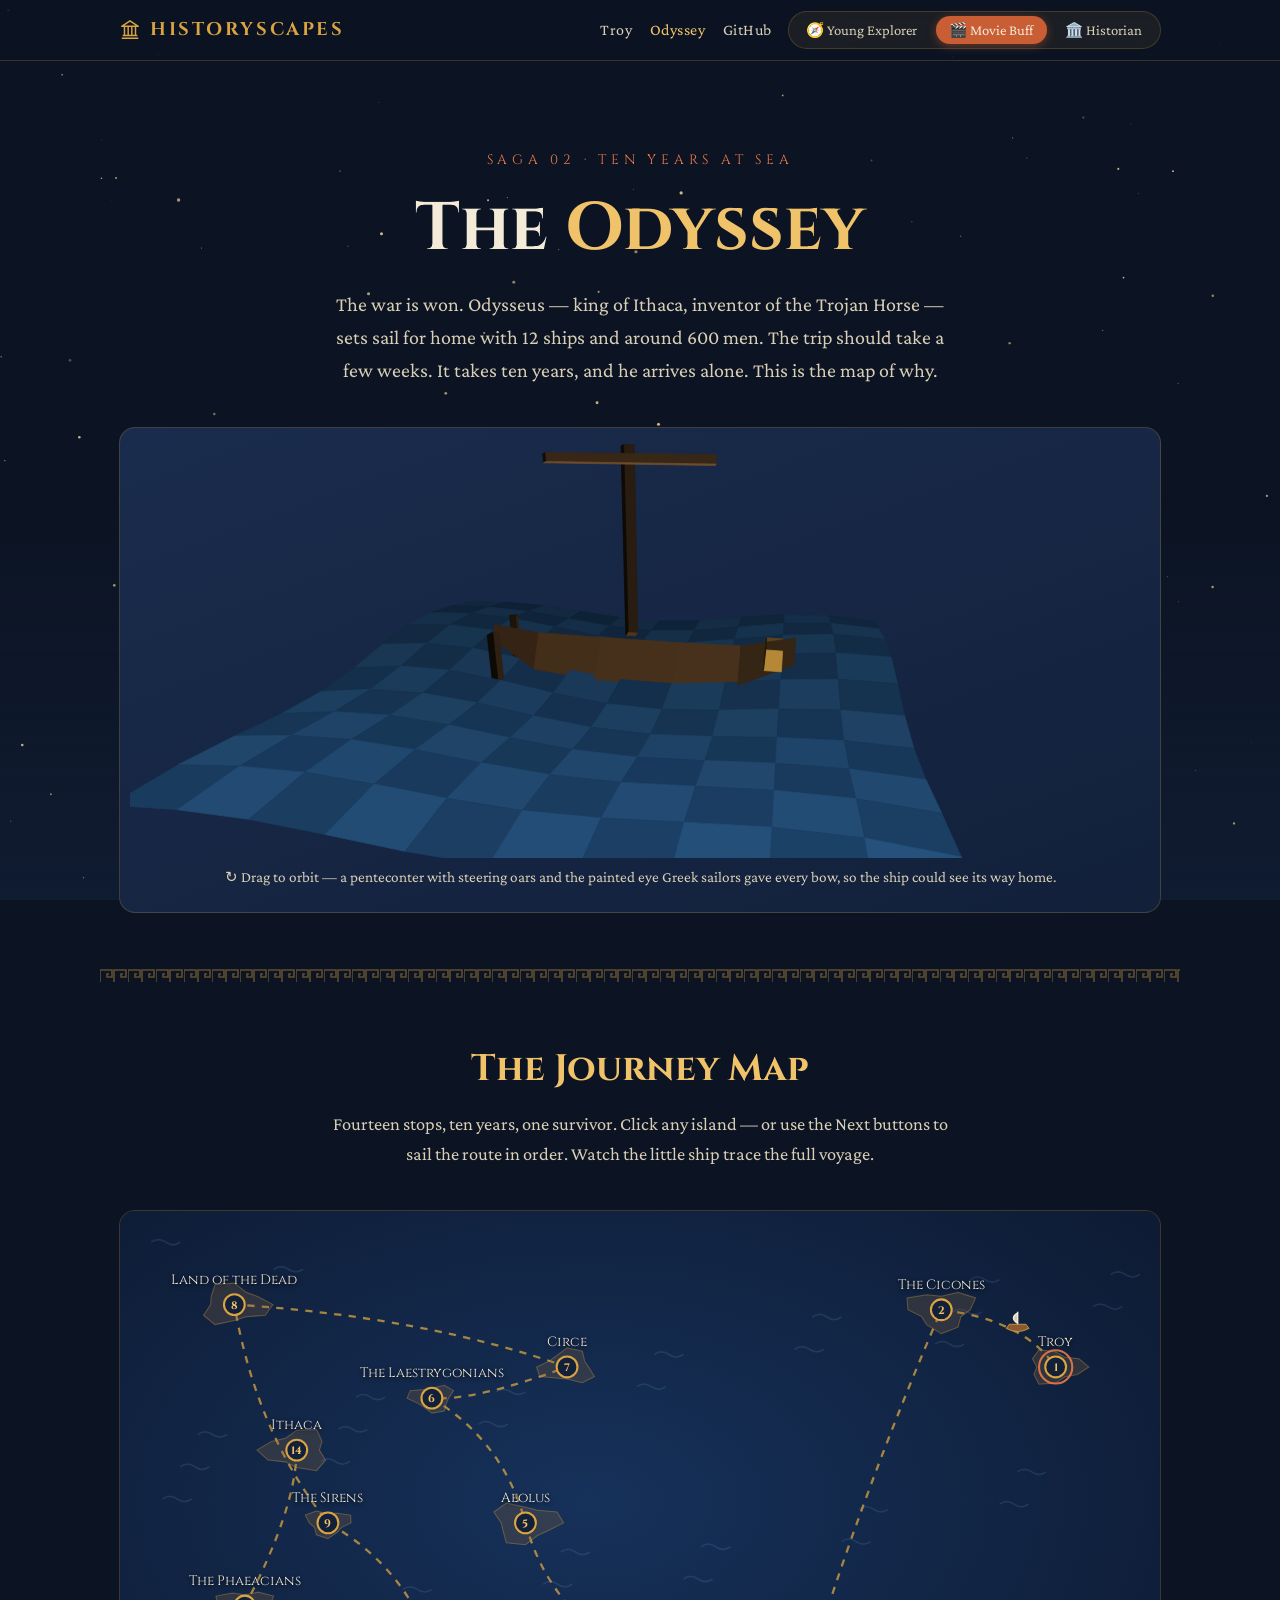
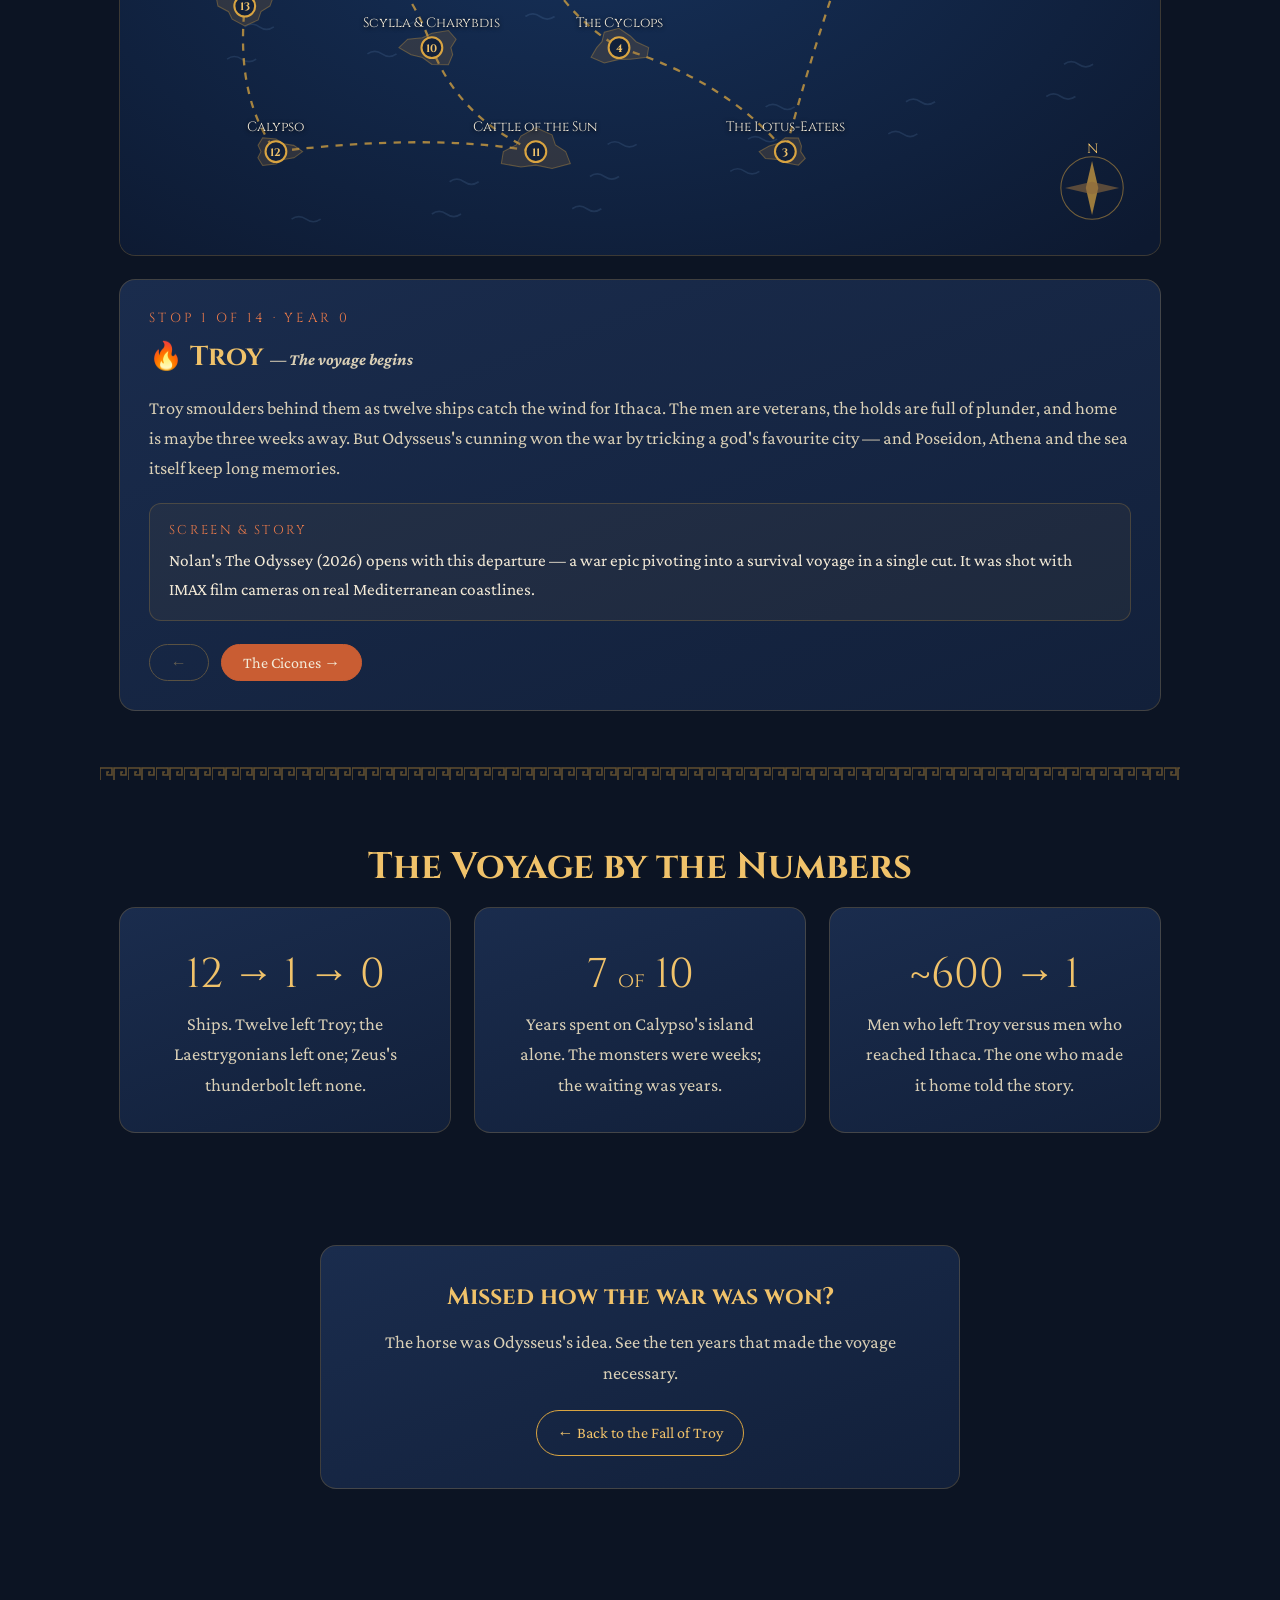
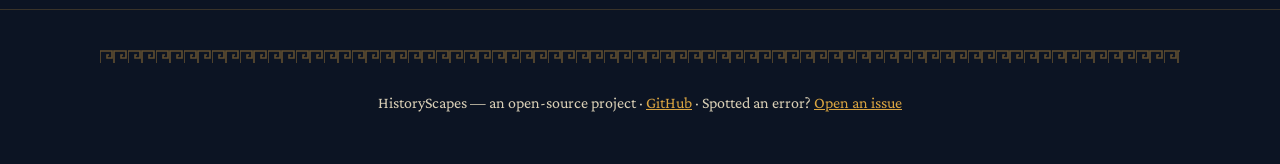
==== sagas/odyssey/index.html @ b2aebadb "HistoryScapes V1: Troy & Odyssey sagas with hand-rolled 3D engine - Landing page with rotating 3D Gr" ====
<!DOCTYPE html>
<html lang="en">
<head>
  <meta charset="UTF-8" />
  <meta name="viewport" content="width=device-width, initial-scale=1.0" />
  <title>The Odyssey — HistoryScapes</title>
  <meta name="description" content="Sail Odysseus's ten-year voyage home on an interactive chart of the mythic Mediterranean — fourteen stops, one 3D ship, and facts tuned to kids, movie buffs and historians." />
  <link rel="preconnect" href="https://fonts.googleapis.com" />
  <link rel="preconnect" href="https://fonts.gstatic.com" crossorigin />
  <link href="https://fonts.googleapis.com/css2?family=Cinzel:wght@500;700&family=Crimson+Pro:ital,wght@0,400;0,600;1,400&display=swap" rel="stylesheet" />
  <link rel="stylesheet" href="../../css/main.css" />
  <link rel="icon" href="data:image/svg+xml,%3Csvg xmlns='http://www.w3.org/2000/svg' viewBox='0 0 32 32'%3E%3Ctext y='26' font-size='26'%3E%E2%9B%B5%3C/text%3E%3C/svg%3E" />
</head>
<body>
  <canvas id="bg-canvas"></canvas>

  <header class="site-header">
    <div class="inner">
      <a class="brand" href="../../index.html">
        <svg width="22" height="22" viewBox="0 0 24 24" fill="none"><path d="M3 21h18M4 18h16M5 8h14M6 8v10M10 8v10M14 8v10M18 8v10M12 2 3 8h18L12 2z" stroke="#d9a441" stroke-width="1.6" stroke-linejoin="round"/></svg>
        HistoryScapes
      </a>
      <nav class="nav-links">
        <a href="../troy/index.html">Troy</a>
        <a href="index.html" aria-current="page">Odyssey</a>
        <a href="https://github.com/mohitagw15856/historyscapes">GitHub</a>
      </nav>
      <div class="persona-switch" title="Choose how history is told to you"></div>
    </div>
  </header>

  <section class="hero" style="padding-bottom:2rem">
    <div class="kicker">Saga 02 · Ten Years at Sea</div>
    <h1>The <span class="gold">Odyssey</span></h1>
    <p class="sub" id="saga-intro"></p>
  </section>

  <!-- 3D ship on waves -->
  <section class="section reveal" style="padding-top:0.5rem">
    <div class="panel" style="padding:0.6rem">
      <canvas id="ship-canvas" style="width:100%;height:420px;display:block;cursor:grab" aria-label="3D Greek ship sailing on animated waves"></canvas>
      <p style="text-align:center;color:var(--parchment-dim);font-size:0.95rem;padding:0.4rem 0 0.8rem">
        ↻ Drag to orbit — a penteconter with steering oars and the painted eye
        Greek sailors gave every bow, so the ship could see its way home.
      </p>
    </div>
  </section>

  <div class="meander"></div>

  <!-- interactive journey map -->
  <section class="section">
    <h2 class="section-title">The Journey Map</h2>
    <p class="section-sub">
      Fourteen stops, ten years, one survivor. Click any island — or use the
      Next buttons to sail the route in order. Watch the little ship trace the full voyage.
    </p>
    <div class="map-wrap reveal">
      <svg id="journey-map" viewBox="0 0 1000 620" role="img" aria-label="Interactive map of Odysseus's journey from Troy to Ithaca"></svg>
    </div>
    <div class="stop-detail" id="stop-detail"></div>
  </section>

  <div class="meander"></div>

  <!-- the numbers -->
  <section class="section">
    <h2 class="section-title">The Voyage by the Numbers</h2>
    <div class="card-grid" style="text-align:center">
      <div class="panel reveal">
        <div style="font-family:var(--font-display);font-size:2.6rem;color:var(--gold-bright)">12 → 1 → 0</div>
        <p style="color:var(--parchment-dim)">Ships. Twelve left Troy; the Laestrygonians left one; Zeus's thunderbolt left none.</p>
      </div>
      <div class="panel reveal">
        <div style="font-family:var(--font-display);font-size:2.6rem;color:var(--gold-bright)">7 <span style="font-size:1.3rem">of</span> 10</div>
        <p style="color:var(--parchment-dim)">Years spent on Calypso's island alone. The monsters were weeks; the waiting was years.</p>
      </div>
      <div class="panel reveal">
        <div style="font-family:var(--font-display);font-size:2.6rem;color:var(--gold-bright)">~600 → 1</div>
        <p style="color:var(--parchment-dim)">Men who left Troy versus men who reached Ithaca. The one who made it home told the story.</p>
      </div>
    </div>
  </section>

  <!-- back to troy -->
  <section class="section" style="text-align:center">
    <div class="panel reveal" style="max-width:640px;margin:0 auto">
      <h3 style="font-family:var(--font-display);font-size:1.5rem;color:var(--gold-bright);margin-bottom:0.6rem">Missed how the war was won?</h3>
      <p style="color:var(--parchment-dim);margin-bottom:1.4rem">The horse was Odysseus's idea. See the ten years that made the voyage necessary.</p>
      <a class="btn" href="../troy/index.html">← Back to the Fall of Troy</a>
    </div>
  </section>

  <footer class="site-footer">
    <div class="meander" style="margin-bottom:1.6rem"></div>
    HistoryScapes — an open-source project ·
    <a href="https://github.com/mohitagw15856/historyscapes">GitHub</a> ·
    Spotted an error? <a href="https://github.com/mohitagw15856/historyscapes/issues">Open an issue</a>
  </footer>

  <script src="../../js/main.js"></script>
  <script src="../../js/engine3d.js"></script>
  <script src="data.js"></script>
  <script src="odyssey.js"></script>
</body>
</html>
---- css/main.css ----
/* ============================================================
   HistoryScapes — shared design system
   Palette: Aegean night, terracotta pottery, Mycenaean gold
   ============================================================ */

:root {
  --ink: #0c1423;          /* aegean night */
  --ink-2: #12203a;        /* deep sea */
  --ink-3: #1a2c4d;        /* card sea */
  --parchment: #f3ead7;
  --parchment-dim: #d9cfb6;
  --terracotta: #c95d33;
  --terracotta-bright: #e8794a;
  --gold: #d9a441;
  --gold-bright: #f0c26a;
  --bronze: #8c6a3f;
  --olive: #7a8450;
  --line: rgba(217, 164, 65, 0.22);
  --font-display: "Cinzel", "Iowan Old Style", Georgia, serif;
  --font-body: "Crimson Pro", "Iowan Old Style", Georgia, serif;
  --maxw: 1080px;
}

* { margin: 0; padding: 0; box-sizing: border-box; }

html { scroll-behavior: smooth; }

body {
  background: var(--ink);
  color: var(--parchment);
  font-family: var(--font-body);
  font-size: 1.15rem;
  line-height: 1.65;
  overflow-x: hidden;
}

::selection { background: var(--terracotta); color: var(--parchment); }

/* ---- background canvas (stars + sea) ---- */
#bg-canvas {
  position: fixed;
  inset: 0;
  z-index: -1;
  width: 100%;
  height: 100%;
}

/* ---- greek key (meander) divider ---- */
.meander {
  height: 14px;
  margin: 0 auto;
  max-width: var(--maxw);
  background-image: url("data:image/svg+xml,%3Csvg xmlns='http://www.w3.org/2000/svg' width='28' height='14' viewBox='0 0 28 14'%3E%3Cpath d='M0 13 L0 1 L12 1 L12 8 L7 8 L7 5 L9 5' fill='none' stroke='%23d9a441' stroke-opacity='0.45' stroke-width='1.6'/%3E%3Cpath d='M14 13 L14 1 L26 1 L26 8 L21 8 L21 5 L23 5' fill='none' stroke='%23d9a441' stroke-opacity='0.45' stroke-width='1.6'/%3E%3C/svg%3E");
  background-repeat: repeat-x;
  opacity: 0.9;
}

/* ---- header / nav ---- */
.site-header {
  position: sticky;
  top: 0;
  z-index: 50;
  backdrop-filter: blur(12px);
  -webkit-backdrop-filter: blur(12px);
  background: rgba(12, 20, 35, 0.82);
  border-bottom: 1px solid var(--line);
}

.site-header .inner {
  max-width: var(--maxw);
  margin: 0 auto;
  padding: 0.7rem 1.2rem;
  display: flex;
  align-items: center;
  gap: 1rem;
  flex-wrap: wrap;
}

.brand {
  font-family: var(--font-display);
  font-size: 1.15rem;
  font-weight: 700;
  letter-spacing: 0.14em;
  color: var(--gold);
  text-decoration: none;
  text-transform: uppercase;
  display: flex;
  align-items: center;
  gap: 0.55rem;
}

.brand svg { flex: none; }

.nav-links {
  display: flex;
  gap: 1.1rem;
  margin-left: auto;
  align-items: center;
}

.nav-links a {
  color: var(--parchment-dim);
  text-decoration: none;
  font-size: 1rem;
  letter-spacing: 0.03em;
  transition: color 0.2s;
}

.nav-links a:hover, .nav-links a[aria-current="page"] { color: var(--gold-bright); }

/* ---- persona switcher ---- */
.persona-switch {
  display: flex;
  gap: 0.3rem;
  background: rgba(217, 164, 65, 0.08);
  border: 1px solid var(--line);
  border-radius: 999px;
  padding: 0.25rem;
}

.persona-switch button {
  font-family: var(--font-body);
  font-size: 0.92rem;
  padding: 0.3rem 0.85rem;
  border: none;
  border-radius: 999px;
  background: transparent;
  color: var(--parchment-dim);
  cursor: pointer;
  transition: all 0.25s;
  white-space: nowrap;
}

.persona-switch button:hover { color: var(--parchment); }

.persona-switch button.active {
  background: var(--terracotta);
  color: var(--parchment);
  box-shadow: 0 2px 10px rgba(201, 93, 51, 0.45);
}

/* ---- hero ---- */
.hero {
  max-width: var(--maxw);
  margin: 0 auto;
  padding: 5.5rem 1.2rem 3.5rem;
  text-align: center;
}

.hero .kicker {
  font-family: var(--font-display);
  letter-spacing: 0.35em;
  text-transform: uppercase;
  font-size: 0.85rem;
  color: var(--terracotta-bright);
  margin-bottom: 1.2rem;
}

.hero h1 {
  font-family: var(--font-display);
  font-size: clamp(2.4rem, 6vw, 4.2rem);
  font-weight: 700;
  line-height: 1.12;
  color: var(--parchment);
  text-wrap: balance;
}

.hero h1 .gold { color: var(--gold-bright); }

.hero .sub {
  max-width: 620px;
  margin: 1.4rem auto 0;
  font-size: 1.25rem;
  color: var(--parchment-dim);
}

/* ---- generic section ---- */
.section {
  max-width: var(--maxw);
  margin: 0 auto;
  padding: 3.5rem 1.2rem;
}

.section-title {
  font-family: var(--font-display);
  font-size: clamp(1.6rem, 3.5vw, 2.3rem);
  color: var(--gold-bright);
  text-align: center;
  margin-bottom: 0.6rem;
}

.section-sub {
  text-align: center;
  color: var(--parchment-dim);
  max-width: 640px;
  margin: 0 auto 2.5rem;
}

/* ---- cards ---- */
.card-grid {
  display: grid;
  grid-template-columns: repeat(auto-fit, minmax(290px, 1fr));
  gap: 1.4rem;
}

.saga-card {
  position: relative;
  display: block;
  text-decoration: none;
  color: var(--parchment);
  background: linear-gradient(160deg, var(--ink-3), var(--ink-2));
  border: 1px solid var(--line);
  border-radius: 14px;
  padding: 1.8rem 1.6rem;
  transition: transform 0.25s, border-color 0.25s, box-shadow 0.25s;
  overflow: hidden;
}

.saga-card:hover {
  transform: translateY(-5px);
  border-color: rgba(217, 164, 65, 0.55);
  box-shadow: 0 14px 40px rgba(0, 0, 0, 0.45);
}

.saga-card .art { margin-bottom: 1.1rem; }

.saga-card h3 {
  font-family: var(--font-display);
  font-size: 1.35rem;
  color: var(--gold);
  margin-bottom: 0.5rem;
}

.saga-card p { color: var(--parchment-dim); font-size: 1.05rem; }

.saga-card .tag {
  position: absolute;
  top: 1rem;
  right: 1rem;
  font-size: 0.78rem;
  letter-spacing: 0.08em;
  text-transform: uppercase;
  padding: 0.2rem 0.65rem;
  border-radius: 999px;
  border: 1px solid var(--line);
  color: var(--gold);
}

.saga-card.live .tag { background: rgba(122, 132, 80, 0.25); border-color: var(--olive); color: #c9d19a; }
.saga-card.soon { opacity: 0.68; }
.saga-card.soon:hover { transform: none; box-shadow: none; }

/* ---- fact cards (persona-aware) ---- */
.fact-card {
  margin-top: 1.2rem;
  border-radius: 12px;
  border: 1px solid var(--line);
  background: rgba(217, 164, 65, 0.06);
  padding: 1rem 1.2rem;
}

.fact-card .fact-label {
  font-family: var(--font-display);
  font-size: 0.8rem;
  letter-spacing: 0.18em;
  text-transform: uppercase;
  color: var(--terracotta-bright);
  margin-bottom: 0.4rem;
  display: flex;
  align-items: center;
  gap: 0.45rem;
}

.fact-card .fact-text { color: var(--parchment); font-size: 1.08rem; }

/* ---- chapter (troy timeline) ---- */
.timeline {
  position: relative;
  max-width: 820px;
  margin: 0 auto;
  padding-left: 0;
}

.timeline::before {
  content: "";
  position: absolute;
  left: 34px;
  top: 0;
  bottom: 0;
  width: 2px;
  background: linear-gradient(var(--line), var(--gold), var(--line));
  opacity: 0.6;
}

.chapter {
  position: relative;
  padding: 0 0 3.2rem 96px;
  opacity: 0;
  transform: translateY(26px);
  transition: opacity 0.7s ease, transform 0.7s ease;
}

.chapter.visible { opacity: 1; transform: none; }

.chapter .medallion {
  position: absolute;
  left: 0;
  top: 0;
  width: 70px;
  height: 70px;
  border-radius: 50%;
  background: radial-gradient(circle at 35% 30%, var(--ink-3), var(--ink-2));
  border: 2px solid var(--gold);
  display: flex;
  align-items: center;
  justify-content: center;
  box-shadow: 0 0 24px rgba(217, 164, 65, 0.25);
}

.chapter .chapter-num {
  font-family: var(--font-display);
  font-size: 0.8rem;
  letter-spacing: 0.28em;
  text-transform: uppercase;
  color: var(--terracotta-bright);
}

.chapter h3 {
  font-family: var(--font-display);
  font-size: 1.55rem;
  color: var(--parchment);
  margin: 0.2rem 0 0.7rem;
}

.chapter .story { color: var(--parchment-dim); }

/* ---- panels / two-col ---- */
.panel {
  background: linear-gradient(160deg, var(--ink-3), var(--ink-2));
  border: 1px solid var(--line);
  border-radius: 16px;
  padding: 2rem;
}

/* ---- svg diagram wrapper ---- */
.diagram-wrap {
  overflow-x: auto;
  border: 1px solid var(--line);
  border-radius: 16px;
  background: var(--ink-2);
  padding: 1rem;
}

.diagram-wrap svg { display: block; margin: 0 auto; min-width: 720px; }

.legend {
  display: flex;
  flex-wrap: wrap;
  gap: 1.2rem;
  justify-content: center;
  margin-top: 1rem;
  font-size: 0.95rem;
  color: var(--parchment-dim);
}

.legend span { display: inline-flex; align-items: center; gap: 0.4rem; }

.legend i {
  display: inline-block;
  width: 22px;
  height: 3px;
  border-radius: 2px;
}

/* ---- odyssey map ---- */
.map-wrap {
  border: 1px solid var(--line);
  border-radius: 16px;
  background: #0f1b30;
  overflow: hidden;
}

.map-wrap svg { display: block; width: 100%; height: auto; }

.stop-node { cursor: pointer; }
.stop-node circle.halo { transition: r 0.25s, opacity 0.25s; }
.stop-node:hover circle.halo, .stop-node.active circle.halo { opacity: 0.9; }
.stop-node text { pointer-events: none; }

.stop-detail {
  margin-top: 1.4rem;
  border: 1px solid var(--line);
  border-radius: 16px;
  background: linear-gradient(160deg, var(--ink-3), var(--ink-2));
  padding: 1.8rem;
  min-height: 200px;
}

.stop-detail .stop-kicker {
  font-family: var(--font-display);
  font-size: 0.82rem;
  letter-spacing: 0.25em;
  text-transform: uppercase;
  color: var(--terracotta-bright);
}

.stop-detail h3 {
  font-family: var(--font-display);
  font-size: 1.7rem;
  color: var(--gold-bright);
  margin: 0.3rem 0 0.8rem;
}

.stop-detail .story { color: var(--parchment-dim); }

.stop-nav {
  display: flex;
  gap: 0.8rem;
  margin-top: 1.4rem;
}

.btn {
  font-family: var(--font-body);
  font-size: 1rem;
  padding: 0.55rem 1.3rem;
  border-radius: 999px;
  border: 1px solid var(--gold);
  background: transparent;
  color: var(--gold-bright);
  cursor: pointer;
  text-decoration: none;
  display: inline-block;
  transition: all 0.25s;
}

.btn:hover { background: rgba(217, 164, 65, 0.14); }

.btn.primary {
  background: var(--terracotta);
  border-color: var(--terracotta);
  color: var(--parchment);
}

.btn.primary:hover { background: var(--terracotta-bright); }

/* ---- myth vs dig ---- */
.mvd-grid {
  display: grid;
  grid-template-columns: repeat(auto-fit, minmax(300px, 1fr));
  gap: 1.4rem;
}

.mvd-card { border-radius: 14px; padding: 1.6rem; border: 1px solid var(--line); }
.mvd-card.myth { background: linear-gradient(160deg, rgba(201, 93, 51, 0.14), var(--ink-2)); }
.mvd-card.dig { background: linear-gradient(160deg, rgba(122, 132, 80, 0.16), var(--ink-2)); }

.mvd-card h4 {
  font-family: var(--font-display);
  color: var(--gold);
  font-size: 1.15rem;
  margin-bottom: 0.6rem;
}

.mvd-card p { color: var(--parchment-dim); font-size: 1.02rem; }

/* ---- footer ---- */
.site-footer {
  border-top: 1px solid var(--line);
  margin-top: 4rem;
  padding: 2.5rem 1.2rem 3rem;
  text-align: center;
  color: var(--parchment-dim);
  font-size: 1rem;
}

.site-footer a { color: var(--gold); }

/* ---- responsive ---- */
@media (max-width: 640px) {
  .nav-links { gap: 0.8rem; font-size: 0.9rem; }
  .persona-switch button { font-size: 0.82rem; padding: 0.28rem 0.6rem; }
  .chapter { padding-left: 78px; }
  .chapter .medallion { width: 58px; height: 58px; }
  .timeline::before { left: 28px; }
  .hero { padding-top: 3.5rem; }
}

/* reveal on scroll */
.reveal { opacity: 0; transform: translateY(26px); transition: opacity 0.7s, transform 0.7s; }
.reveal.visible { opacity: 1; transform: none; }
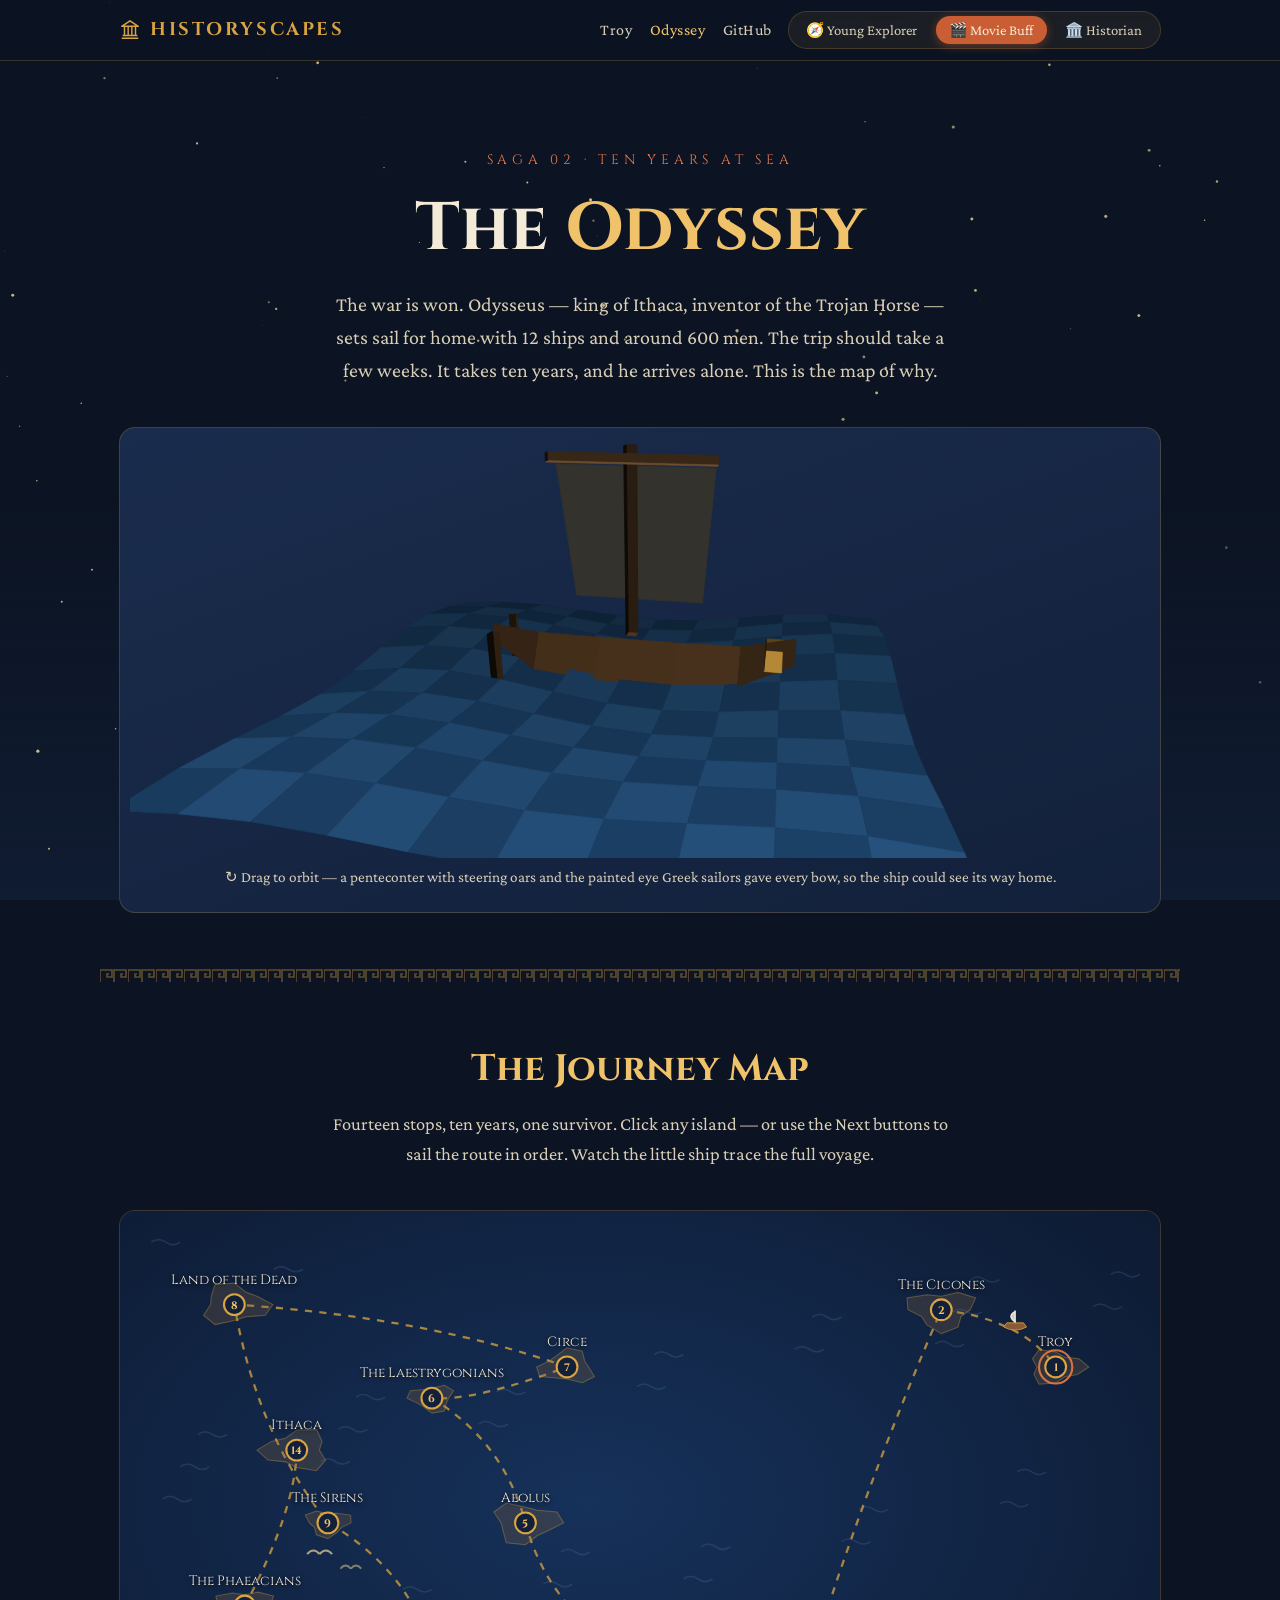
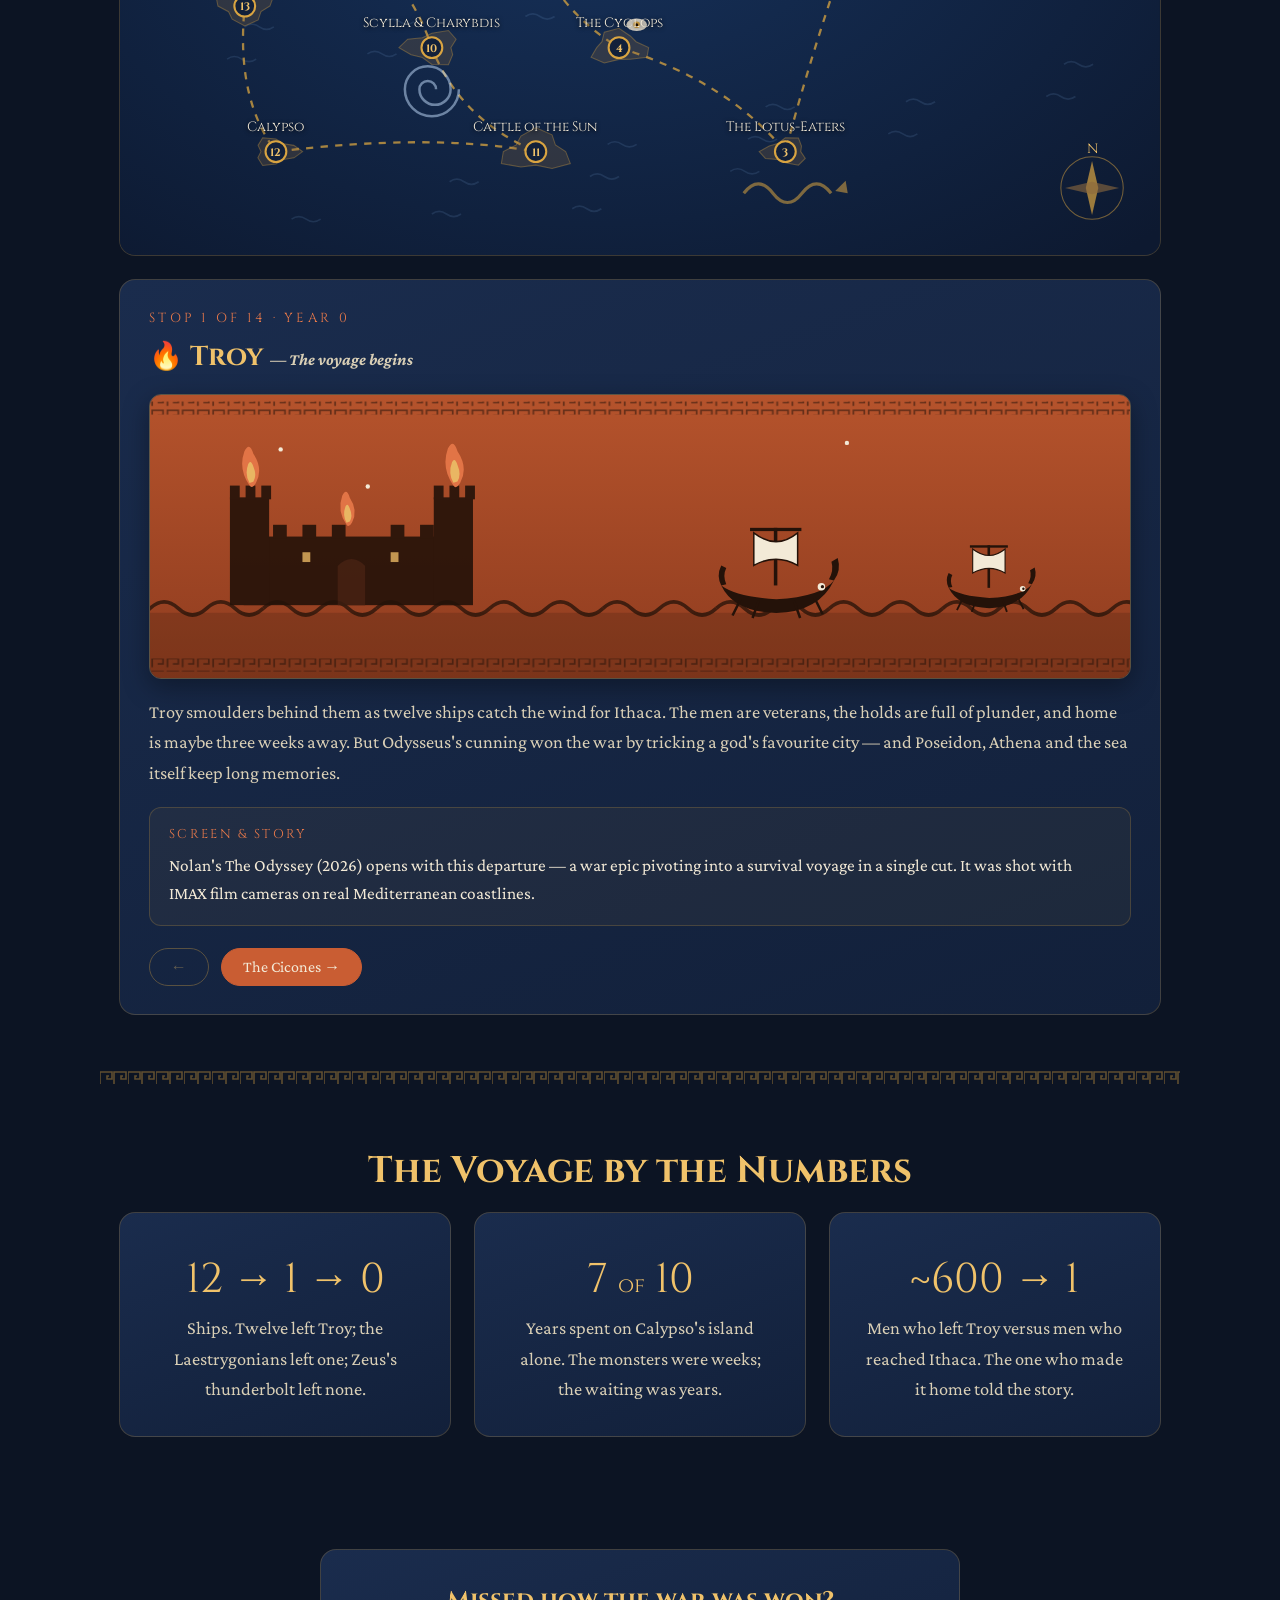
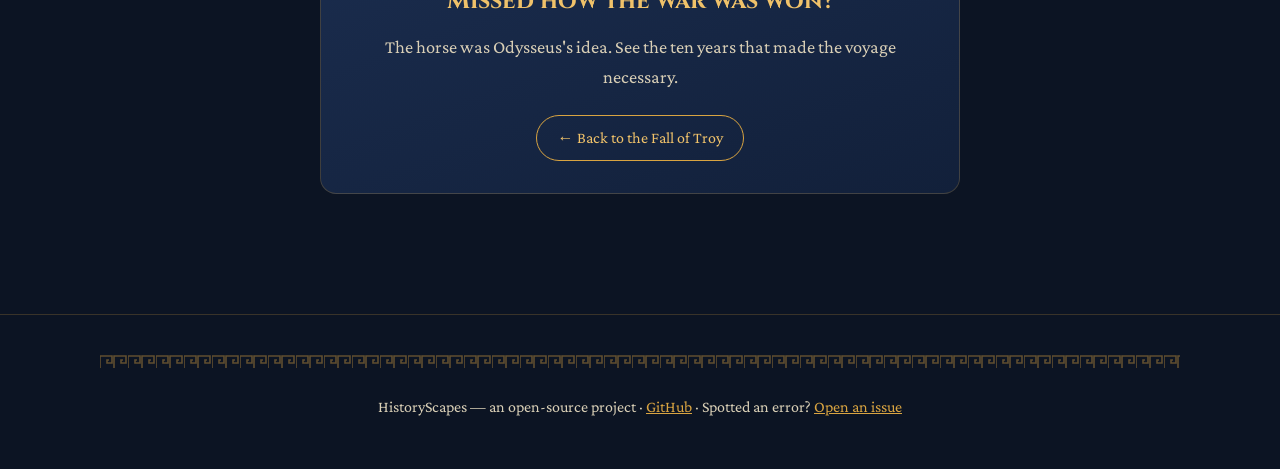
==== commit 2cea4c81: "Visual upgrade: 22 animated pottery-art scenes, 3D Troy citadel, living map - New scene library (js/" ====
--- a/sagas/odyssey/index.html
+++ b/sagas/odyssey/index.html
@@ -100,6 +100,7 @@
 
   <script src="../../js/main.js"></script>
   <script src="../../js/engine3d.js"></script>
+  <script src="../../js/scenes.js"></script>
   <script src="data.js"></script>
   <script src="odyssey.js"></script>
 </body>
--- a/css/main.css
+++ b/css/main.css
@@ -372,6 +372,38 @@
   border-radius: 2px;
 }
 
+/* ---- pottery scene panels ---- */
+.scene-wrap {
+  border-radius: 12px;
+  overflow: hidden;
+  margin: 0.9rem 0 1.1rem;
+  border: 1px solid rgba(217, 164, 65, 0.35);
+  box-shadow: 0 8px 26px rgba(0, 0, 0, 0.35);
+  line-height: 0;
+}
+
+.scene-wrap svg { width: 100%; height: auto; display: block; }
+
+.frieze-wrap {
+  max-width: var(--maxw);
+  margin: 0 auto;
+  padding: 0 1.2rem;
+  border-radius: 10px;
+  overflow: hidden;
+  line-height: 0;
+}
+
+.frieze-wrap svg { width: 100%; height: auto; display: block; border-radius: 10px; }
+
+.saga-card .art.scene-art {
+  border-radius: 10px;
+  overflow: hidden;
+  line-height: 0;
+  border: 1px solid rgba(217, 164, 65, 0.3);
+}
+
+.saga-card .art.scene-art svg { width: 100%; height: auto; display: block; }
+
 /* ---- odyssey map ---- */
 .map-wrap {
   border: 1px solid var(--line);
@@ -383,8 +415,18 @@
 .map-wrap svg { display: block; width: 100%; height: auto; }
 
 .stop-node { cursor: pointer; }
-.stop-node circle.halo { transition: r 0.25s, opacity 0.25s; }
-.stop-node:hover circle.halo, .stop-node.active circle.halo { opacity: 0.9; }
+.stop-node circle.halo { transition: opacity 0.25s; }
+.stop-node:hover circle.halo { opacity: 0.9; }
+.stop-node.active circle.halo {
+  opacity: 0.9;
+  animation: halo-pulse 1.8s ease-out infinite;
+  transform-box: fill-box;
+  transform-origin: center;
+}
+@keyframes halo-pulse {
+  0% { transform: scale(0.65); opacity: 0.95; }
+  100% { transform: scale(1.6); opacity: 0; }
+}
 .stop-node text { pointer-events: none; }
 
 .stop-detail {
